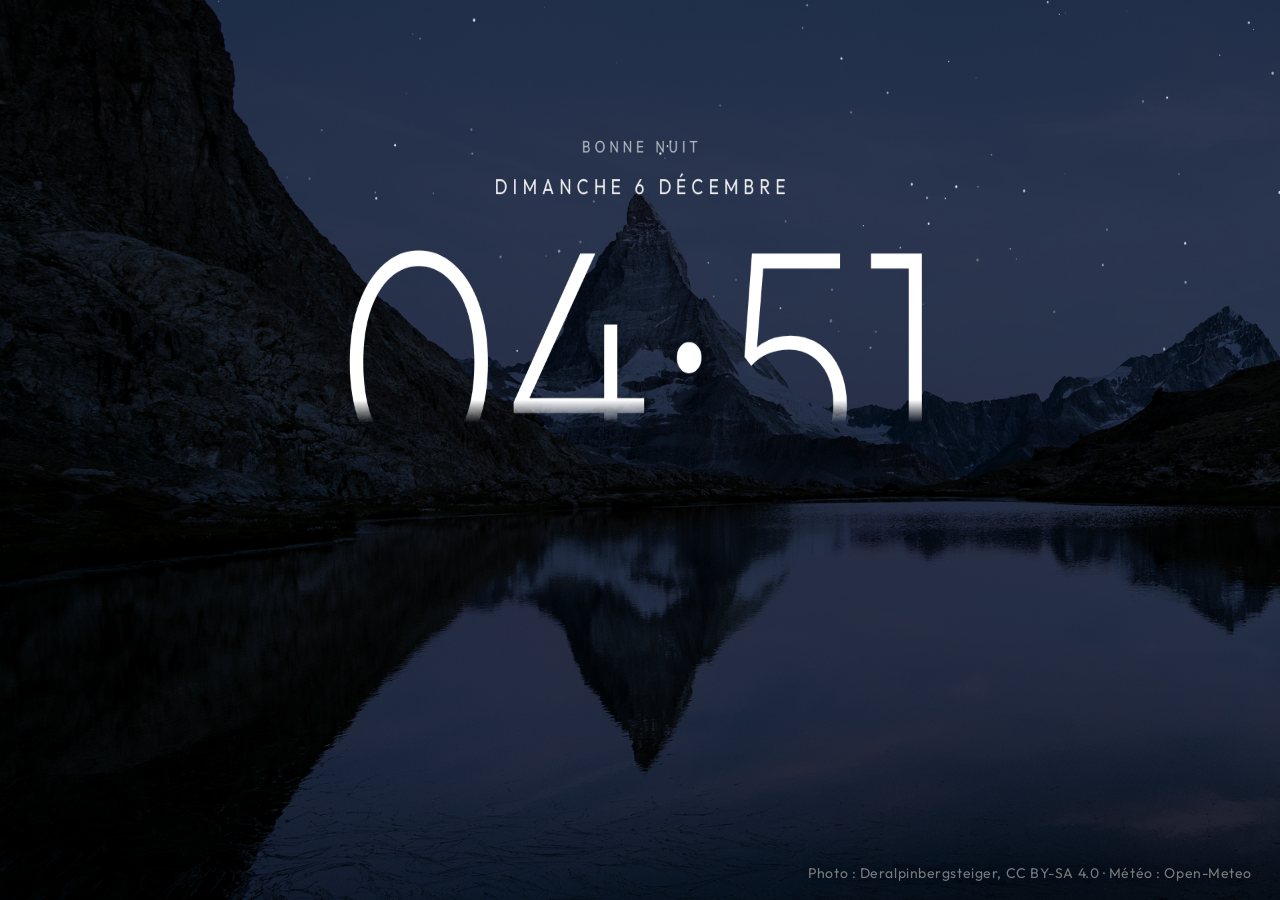
==== webos/app/index.html @ f4cdc195 "Version LG webOS : appli, installeur guidé et prompt pour assistant IA Une appli web plein écran rep" ====
<!doctype html>
<html lang="fr">
<head>
<meta charset="utf-8">
<meta name="viewport" content="width=1920, height=1080">
<title>Accueil alpin</title>
<style>
  @font-face { font-family: Outfit; font-weight: 100 900; src: url(fonts/outfit.ttf); }
  html, body { margin: 0; width: 100%; height: 100%; background: #000; overflow: hidden; cursor: none; }
  canvas { position: absolute; left: 0; top: 0; width: 100%; height: 100%; opacity: 0; transition: opacity 1.6s ease; }
  canvas.on { opacity: 1; }
  #credit { position: absolute; right: 28px; bottom: 18px; font: 400 14px Outfit, sans-serif; color: rgba(255,255,255,.45);
            letter-spacing: .04em; text-shadow: 0 0 6px rgba(0,0,0,.5); }
</style>
</head>
<body>
<canvas id="a"></canvas>
<canvas id="b"></canvas>
<div id="credit">Photo : Deralpinbergsteiger, CC BY-SA 4.0 · Météo : Open-Meteo</div>
<script src="config.js"></script>
<script src="layout.js"></script>
<script src="grade.js"></script>
<script src="data.js"></script>
<script src="images.js"></script>
<script src="scene.js"></script>
<script src="main.js"></script>
</body>
</html>
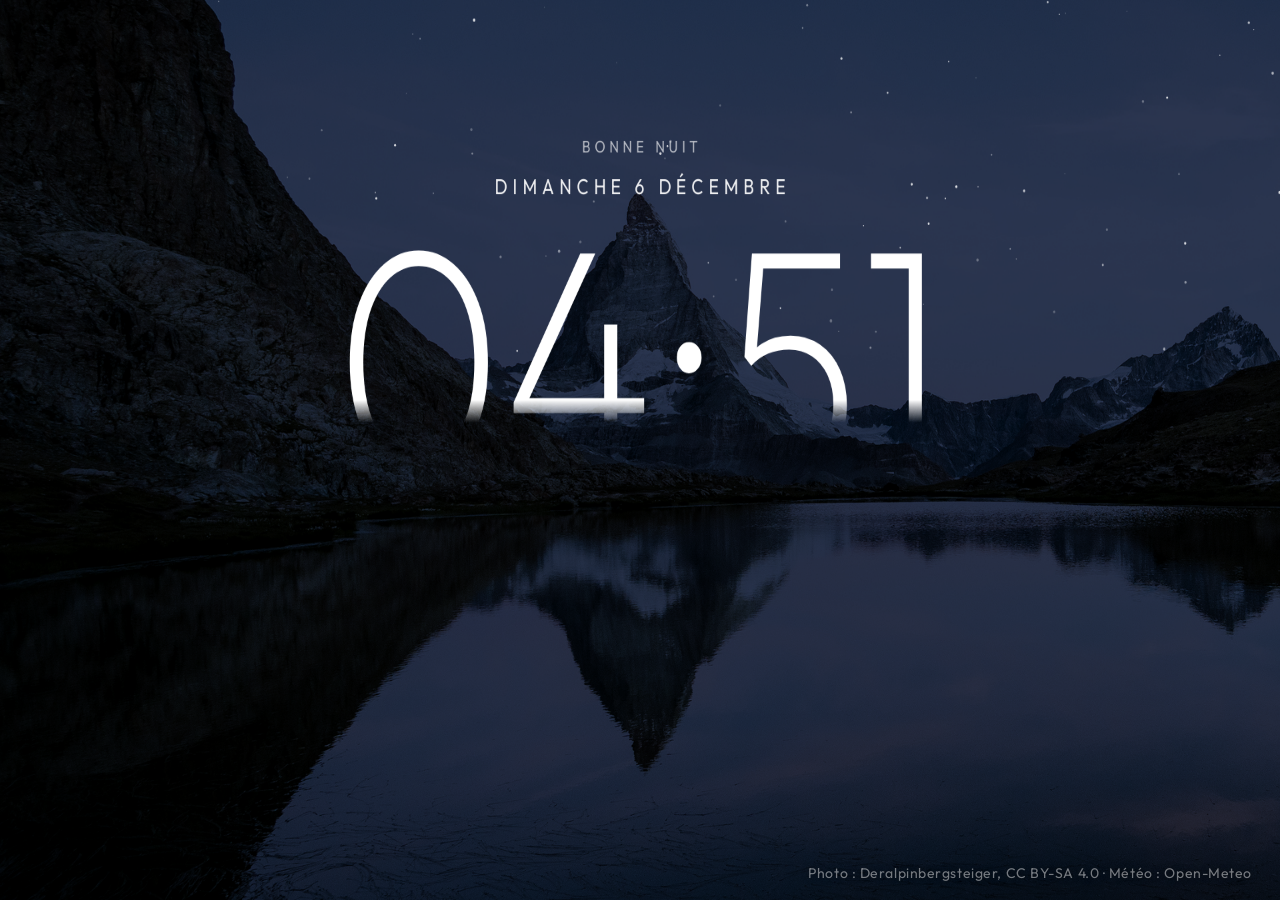
==== commit d9a8b58f: "Seconde photo (lac de Braies), pluie et neige animées sur LG, screensaver assombri la nuit - Deuxièm" ====
--- a/webos/app/index.html
+++ b/webos/app/index.html
@@ -16,7 +16,8 @@
 <body>
 <canvas id="a"></canvas>
 <canvas id="b"></canvas>
-<div id="credit">Photo : Deralpinbergsteiger, CC BY-SA 4.0 · Météo : Open-Meteo</div>
+<canvas id="fx" class="on" style="transition:none"></canvas>
+<div id="credit">Photo · Météo : Open-Meteo</div>
 <script src="config.js"></script>
 <script src="layout.js"></script>
 <script src="grade.js"></script>
